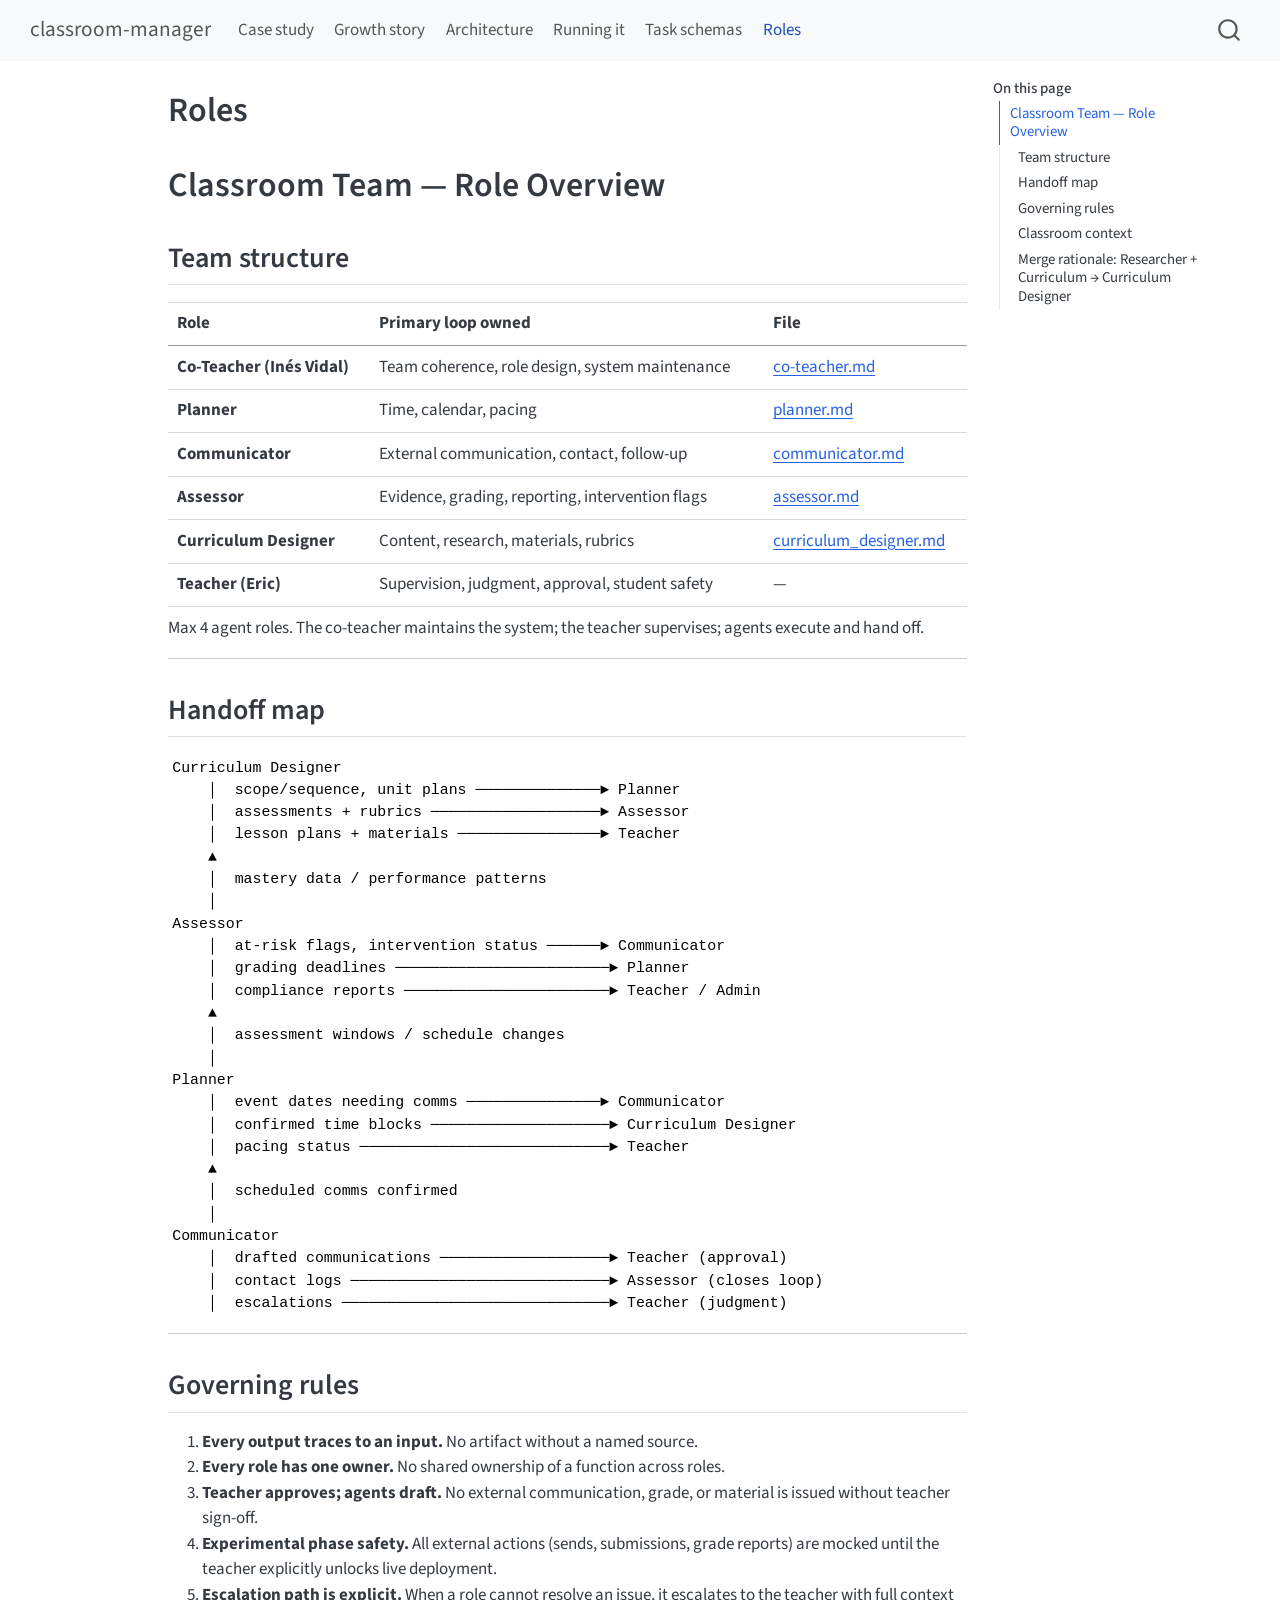
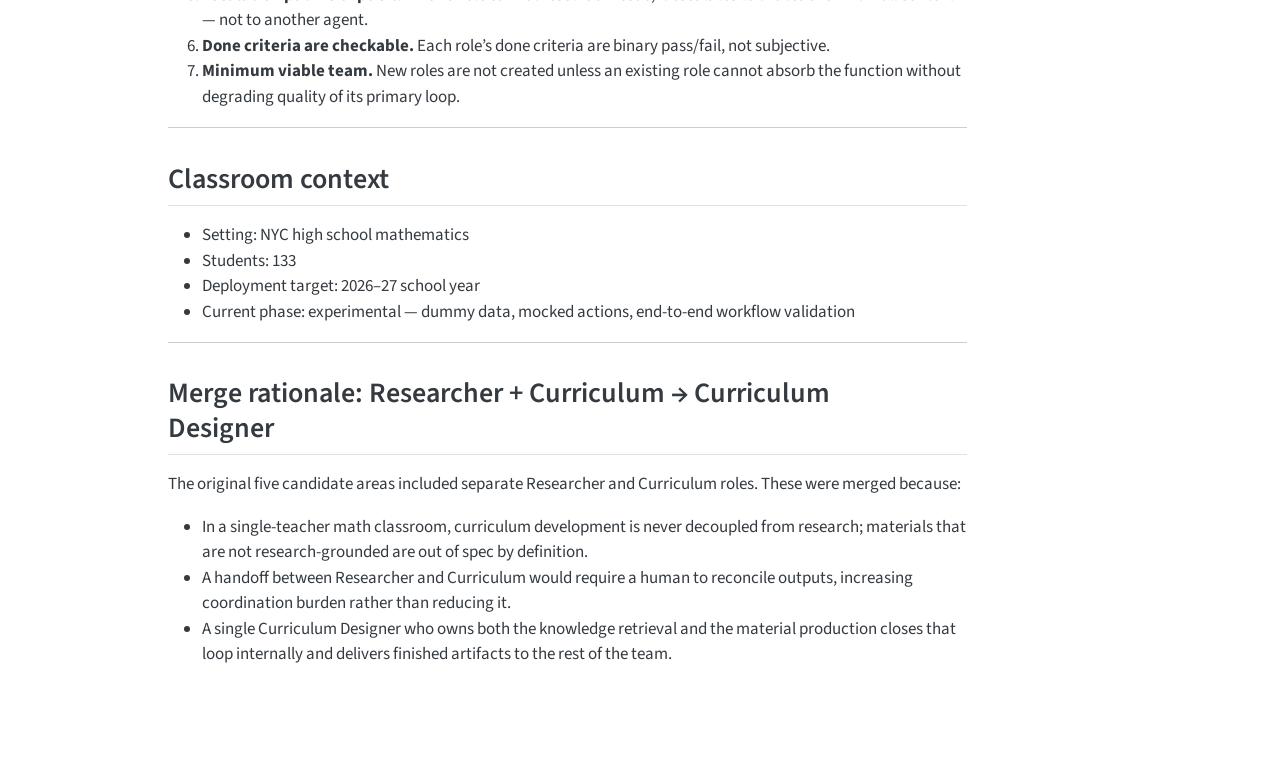
==== roles/index.html @ caf6f2c8 "Built site for gh-pages" ====
<!DOCTYPE html>
<html xmlns="http://www.w3.org/1999/xhtml" lang="en" xml:lang="en"><head>

<meta charset="utf-8">
<meta name="generator" content="quarto-1.9.36">

<meta name="viewport" content="width=device-width, initial-scale=1.0, user-scalable=yes">


<title>Roles – classroom-manager</title>
<style>
/* Default styles provided by pandoc.
** See https://pandoc.org/MANUAL.html#variables-for-html for config info.
*/
code{white-space: pre-wrap;}
span.smallcaps{font-variant: small-caps;}
div.columns{display: flex; gap: min(4vw, 1.5em);}
div.column{flex: auto; overflow-x: auto;}
div.hanging-indent{margin-left: 1.5em; text-indent: -1.5em;}
ul.task-list{list-style: none;}
ul.task-list li input[type="checkbox"] {
  width: 0.8em;
  margin: 0 0.8em 0.2em -1em; /* quarto-specific, see https://github.com/quarto-dev/quarto-cli/issues/4556 */ 
  vertical-align: middle;
}
</style>


<script src="../site_libs/quarto-nav/quarto-nav.js"></script>
<script src="../site_libs/quarto-nav/headroom.min.js"></script>
<script src="../site_libs/clipboard/clipboard.min.js"></script>
<script src="../site_libs/quarto-search/autocomplete.umd.js"></script>
<script src="../site_libs/quarto-search/fuse.min.js"></script>
<script src="../site_libs/quarto-search/quarto-search.js"></script>
<meta name="quarto:offset" content="../">
<script src="../site_libs/quarto-html/quarto.js" type="module"></script>
<script src="../site_libs/quarto-html/tabsets/tabsets.js" type="module"></script>
<script src="../site_libs/quarto-html/popper.min.js"></script>
<script src="../site_libs/quarto-html/tippy.umd.min.js"></script>
<script src="../site_libs/quarto-html/anchor.min.js"></script>
<link href="../site_libs/quarto-html/tippy.css" rel="stylesheet">
<link href="../site_libs/quarto-html/quarto-syntax-highlighting-845c23b38eaddc0f92fda52bfe77a8c8.css" rel="stylesheet" id="quarto-text-highlighting-styles">
<script src="../site_libs/bootstrap/bootstrap.min.js"></script>
<link href="../site_libs/bootstrap/bootstrap-icons.css" rel="stylesheet">
<link href="../site_libs/bootstrap/bootstrap-4a0d307fbae98d3ae21e9f86c1c5822d.min.css" rel="stylesheet" append-hash="true" id="quarto-bootstrap" data-mode="light">
<script id="quarto-search-options" type="application/json">{
  "location": "navbar",
  "copy-button": false,
  "collapse-after": 3,
  "panel-placement": "end",
  "type": "overlay",
  "limit": 50,
  "keyboard-shortcut": [
    "f",
    "/",
    "s"
  ],
  "show-item-context": false,
  "language": {
    "search-no-results-text": "No results",
    "search-matching-documents-text": "matching documents",
    "search-copy-link-title": "Copy link to search",
    "search-hide-matches-text": "Hide additional matches",
    "search-more-match-text": "more match in this document",
    "search-more-matches-text": "more matches in this document",
    "search-clear-button-title": "Clear",
    "search-text-placeholder": "",
    "search-detached-cancel-button-title": "Cancel",
    "search-submit-button-title": "Submit",
    "search-label": "Search"
  }
}</script>


</head>

<body class="nav-fixed quarto-light">

<div id="quarto-search-results"></div>
  <header id="quarto-header" class="headroom fixed-top">
    <nav class="navbar navbar-expand-lg " data-bs-theme="dark">
      <div class="navbar-container container-fluid">
      <div class="navbar-brand-container mx-auto">
    <a class="navbar-brand" href="../index.html">
    <span class="navbar-title">classroom-manager</span>
    </a>
  </div>
            <div id="quarto-search" class="" title="Search"></div>
          <button class="navbar-toggler" type="button" data-bs-toggle="collapse" data-bs-target="#navbarCollapse" aria-controls="navbarCollapse" role="menu" aria-expanded="false" aria-label="Toggle navigation" onclick="if (window.quartoToggleHeadroom) { window.quartoToggleHeadroom(); }">
  <span class="navbar-toggler-icon"></span>
</button>
          <div class="collapse navbar-collapse" id="navbarCollapse">
            <ul class="navbar-nav navbar-nav-scroll me-auto">
  <li class="nav-item">
    <a class="nav-link" href="../index.html"> 
<span class="menu-text">Case study</span></a>
  </li>  
  <li class="nav-item">
    <a class="nav-link" href="../growth-story.html"> 
<span class="menu-text">Growth story</span></a>
  </li>  
  <li class="nav-item">
    <a class="nav-link" href="../architecture.html"> 
<span class="menu-text">Architecture</span></a>
  </li>  
  <li class="nav-item">
    <a class="nav-link" href="../executor.html"> 
<span class="menu-text">Running it</span></a>
  </li>  
  <li class="nav-item">
    <a class="nav-link" href="../task-schemas.html"> 
<span class="menu-text">Task schemas</span></a>
  </li>  
  <li class="nav-item">
    <a class="nav-link active" href="../roles/index.html" aria-current="page"> 
<span class="menu-text">Roles</span></a>
  </li>  
</ul>
          </div> <!-- /navcollapse -->
            <div class="quarto-navbar-tools">
</div>
      </div> <!-- /container-fluid -->
    </nav>
</header>
<!-- content -->
<div id="quarto-content" class="quarto-container page-columns page-rows-contents page-layout-article page-navbar">
<!-- sidebar -->
<!-- margin-sidebar -->
    <div id="quarto-margin-sidebar" class="sidebar margin-sidebar">
        <nav id="TOC" role="doc-toc" class="toc-active">
    <h2 id="toc-title">On this page</h2>
   
  <ul>
  <li><a href="#classroom-team-role-overview" id="toc-classroom-team-role-overview" class="nav-link active" data-scroll-target="#classroom-team-role-overview">Classroom Team — Role Overview</a>
  <ul class="collapse">
  <li><a href="#team-structure" id="toc-team-structure" class="nav-link" data-scroll-target="#team-structure">Team structure</a></li>
  <li><a href="#handoff-map" id="toc-handoff-map" class="nav-link" data-scroll-target="#handoff-map">Handoff map</a></li>
  <li><a href="#governing-rules" id="toc-governing-rules" class="nav-link" data-scroll-target="#governing-rules">Governing rules</a></li>
  <li><a href="#classroom-context" id="toc-classroom-context" class="nav-link" data-scroll-target="#classroom-context">Classroom context</a></li>
  <li><a href="#merge-rationale-researcher-curriculum-curriculum-designer" id="toc-merge-rationale-researcher-curriculum-curriculum-designer" class="nav-link" data-scroll-target="#merge-rationale-researcher-curriculum-curriculum-designer">Merge rationale: Researcher + Curriculum → Curriculum Designer</a></li>
  </ul></li>
  </ul>
</nav>
    </div>
<!-- main -->
<main class="content" id="quarto-document-content">

<header id="title-block-header" class="quarto-title-block default">
<div class="quarto-title">
<h1 class="title">Roles</h1>
</div>



<div class="quarto-title-meta">

    
  
    
  </div>
  


</header>


<section id="classroom-team-role-overview" class="level1">
<h1>Classroom Team — Role Overview</h1>
<section id="team-structure" class="level2">
<h2 class="anchored" data-anchor-id="team-structure">Team structure</h2>
<table class="caption-top table">
<thead>
<tr class="header">
<th>Role</th>
<th>Primary loop owned</th>
<th>File</th>
</tr>
</thead>
<tbody>
<tr class="odd">
<td><strong>Co-Teacher (Inés Vidal)</strong></td>
<td>Team coherence, role design, system maintenance</td>
<td><a href="../co-teacher.md">co-teacher.md</a></td>
</tr>
<tr class="even">
<td><strong>Planner</strong></td>
<td>Time, calendar, pacing</td>
<td><a href="planner.md">planner.md</a></td>
</tr>
<tr class="odd">
<td><strong>Communicator</strong></td>
<td>External communication, contact, follow-up</td>
<td><a href="communicator.md">communicator.md</a></td>
</tr>
<tr class="even">
<td><strong>Assessor</strong></td>
<td>Evidence, grading, reporting, intervention flags</td>
<td><a href="assessor.md">assessor.md</a></td>
</tr>
<tr class="odd">
<td><strong>Curriculum Designer</strong></td>
<td>Content, research, materials, rubrics</td>
<td><a href="curriculum_designer.md">curriculum_designer.md</a></td>
</tr>
<tr class="even">
<td><strong>Teacher (Eric)</strong></td>
<td>Supervision, judgment, approval, student safety</td>
<td>—</td>
</tr>
</tbody>
</table>
<p>Max 4 agent roles. The co-teacher maintains the system; the teacher supervises; agents execute and hand off.</p>
<hr>
</section>
<section id="handoff-map" class="level2">
<h2 class="anchored" data-anchor-id="handoff-map">Handoff map</h2>
<pre><code>Curriculum Designer
    │  scope/sequence, unit plans ──────────────► Planner
    │  assessments + rubrics ───────────────────► Assessor
    │  lesson plans + materials ────────────────► Teacher
    ▲
    │  mastery data / performance patterns
    │
Assessor
    │  at-risk flags, intervention status ──────► Communicator
    │  grading deadlines ────────────────────────► Planner
    │  compliance reports ───────────────────────► Teacher / Admin
    ▲
    │  assessment windows / schedule changes
    │
Planner
    │  event dates needing comms ───────────────► Communicator
    │  confirmed time blocks ────────────────────► Curriculum Designer
    │  pacing status ────────────────────────────► Teacher
    ▲
    │  scheduled comms confirmed
    │
Communicator
    │  drafted communications ───────────────────► Teacher (approval)
    │  contact logs ─────────────────────────────► Assessor (closes loop)
    │  escalations ──────────────────────────────► Teacher (judgment)</code></pre>
<hr>
</section>
<section id="governing-rules" class="level2">
<h2 class="anchored" data-anchor-id="governing-rules">Governing rules</h2>
<ol type="1">
<li><strong>Every output traces to an input.</strong> No artifact without a named source.</li>
<li><strong>Every role has one owner.</strong> No shared ownership of a function across roles.</li>
<li><strong>Teacher approves; agents draft.</strong> No external communication, grade, or material is issued without teacher sign-off.</li>
<li><strong>Experimental phase safety.</strong> All external actions (sends, submissions, grade reports) are mocked until the teacher explicitly unlocks live deployment.</li>
<li><strong>Escalation path is explicit.</strong> When a role cannot resolve an issue, it escalates to the teacher with full context — not to another agent.</li>
<li><strong>Done criteria are checkable.</strong> Each role’s done criteria are binary pass/fail, not subjective.</li>
<li><strong>Minimum viable team.</strong> New roles are not created unless an existing role cannot absorb the function without degrading quality of its primary loop.</li>
</ol>
<hr>
</section>
<section id="classroom-context" class="level2">
<h2 class="anchored" data-anchor-id="classroom-context">Classroom context</h2>
<ul>
<li>Setting: NYC high school mathematics</li>
<li>Students: 133</li>
<li>Deployment target: 2026–27 school year</li>
<li>Current phase: experimental — dummy data, mocked actions, end-to-end workflow validation</li>
</ul>
<hr>
</section>
<section id="merge-rationale-researcher-curriculum-curriculum-designer" class="level2">
<h2 class="anchored" data-anchor-id="merge-rationale-researcher-curriculum-curriculum-designer">Merge rationale: Researcher + Curriculum → Curriculum Designer</h2>
<p>The original five candidate areas included separate Researcher and Curriculum roles. These were merged because:</p>
<ul>
<li>In a single-teacher math classroom, curriculum development is never decoupled from research; materials that are not research-grounded are out of spec by definition.</li>
<li>A handoff between Researcher and Curriculum would require a human to reconcile outputs, increasing coordination burden rather than reducing it.</li>
<li>A single Curriculum Designer who owns both the knowledge retrieval and the material production closes that loop internally and delivers finished artifacts to the rest of the team.</li>
</ul>


</section>
</section>

</main> <!-- /main -->
<script id="quarto-html-after-body" type="application/javascript">
  window.document.addEventListener("DOMContentLoaded", function (event) {
    const icon = "";
    const anchorJS = new window.AnchorJS();
    anchorJS.options = {
      placement: 'right',
      icon: icon
    };
    anchorJS.add('.anchored');
    const isCodeAnnotation = (el) => {
      for (const clz of el.classList) {
        if (clz.startsWith('code-annotation-')) {                     
          return true;
        }
      }
      return false;
    }
    const onCopySuccess = function(e) {
      // button target
      const button = e.trigger;
      // don't keep focus
      button.blur();
      // flash "checked"
      button.classList.add('code-copy-button-checked');
      var currentTitle = button.getAttribute("title");
      button.setAttribute("title", "Copied!");
      let tooltip;
      if (window.bootstrap) {
        button.setAttribute("data-bs-toggle", "tooltip");
        button.setAttribute("data-bs-placement", "left");
        button.setAttribute("data-bs-title", "Copied!");
        tooltip = new bootstrap.Tooltip(button, 
          { trigger: "manual", 
            customClass: "code-copy-button-tooltip",
            offset: [0, -8]});
        tooltip.show();    
      }
      setTimeout(function() {
        if (tooltip) {
          tooltip.hide();
          button.removeAttribute("data-bs-title");
          button.removeAttribute("data-bs-toggle");
          button.removeAttribute("data-bs-placement");
        }
        button.setAttribute("title", currentTitle);
        button.classList.remove('code-copy-button-checked');
      }, 1000);
      // clear code selection
      e.clearSelection();
    }
    const getTextToCopy = function(trigger) {
      const outerScaffold = trigger.parentElement.cloneNode(true);
      const codeEl = outerScaffold.querySelector('code');
      for (const childEl of codeEl.children) {
        if (isCodeAnnotation(childEl)) {
          childEl.remove();
        }
      }
      return codeEl.innerText;
    }
    const clipboard = new window.ClipboardJS('.code-copy-button:not([data-in-quarto-modal])', {
      text: getTextToCopy
    });
    clipboard.on('success', onCopySuccess);
    if (window.document.getElementById('quarto-embedded-source-code-modal')) {
      const clipboardModal = new window.ClipboardJS('.code-copy-button[data-in-quarto-modal]', {
        text: getTextToCopy,
        container: window.document.getElementById('quarto-embedded-source-code-modal')
      });
      clipboardModal.on('success', onCopySuccess);
    }
      var localhostRegex = new RegExp(/^(?:http|https):\/\/localhost\:?[0-9]*\//);
      var mailtoRegex = new RegExp(/^mailto:/);
        var filterRegex = new RegExp("https:\/\/MrAllatta\.github\.io\/classroom-manager\/");
      var isInternal = (href) => {
          return filterRegex.test(href) || localhostRegex.test(href) || mailtoRegex.test(href);
      }
      // Inspect non-navigation links and adorn them if external
     var links = window.document.querySelectorAll('a[href]:not(.nav-link):not(.navbar-brand):not(.toc-action):not(.sidebar-link):not(.sidebar-item-toggle):not(.pagination-link):not(.no-external):not([aria-hidden]):not(.dropdown-item):not(.quarto-navigation-tool):not(.about-link)');
      for (var i=0; i<links.length; i++) {
        const link = links[i];
        if (!isInternal(link.href)) {
          // undo the damage that might have been done by quarto-nav.js in the case of
          // links that we want to consider external
          if (link.dataset.originalHref !== undefined) {
            link.href = link.dataset.originalHref;
          }
        }
      }
    function tippyHover(el, contentFn, onTriggerFn, onUntriggerFn) {
      const config = {
        allowHTML: true,
        maxWidth: 500,
        delay: 100,
        arrow: false,
        appendTo: function(el) {
            return el.parentElement;
        },
        interactive: true,
        interactiveBorder: 10,
        theme: 'quarto',
        placement: 'bottom-start',
      };
      if (contentFn) {
        config.content = contentFn;
      }
      if (onTriggerFn) {
        config.onTrigger = onTriggerFn;
      }
      if (onUntriggerFn) {
        config.onUntrigger = onUntriggerFn;
      }
      window.tippy(el, config); 
    }
    const noterefs = window.document.querySelectorAll('a[role="doc-noteref"]');
    for (var i=0; i<noterefs.length; i++) {
      const ref = noterefs[i];
      tippyHover(ref, function() {
        // use id or data attribute instead here
        let href = ref.getAttribute('data-footnote-href') || ref.getAttribute('href');
        try { href = new URL(href).hash; } catch {}
        const id = href.replace(/^#\/?/, "");
        const note = window.document.getElementById(id);
        if (note) {
          return note.innerHTML;
        } else {
          return "";
        }
      });
    }
    const xrefs = window.document.querySelectorAll('a.quarto-xref');
    const processXRef = (id, note) => {
      // Strip column container classes
      const stripColumnClz = (el) => {
        el.classList.remove("page-full", "page-columns");
        if (el.children) {
          for (const child of el.children) {
            stripColumnClz(child);
          }
        }
      }
      stripColumnClz(note)
      if (id === null || id.startsWith('sec-')) {
        // Special case sections, only their first couple elements
        const container = document.createElement("div");
        if (note.children && note.children.length > 2) {
          container.appendChild(note.children[0].cloneNode(true));
          for (let i = 1; i < note.children.length; i++) {
            const child = note.children[i];
            if (child.tagName === "P" && child.innerText === "") {
              continue;
            } else {
              container.appendChild(child.cloneNode(true));
              break;
            }
          }
          if (window.Quarto?.typesetMath) {
            window.Quarto.typesetMath(container);
          }
          return container.innerHTML
        } else {
          if (window.Quarto?.typesetMath) {
            window.Quarto.typesetMath(note);
          }
          return note.innerHTML;
        }
      } else {
        // Remove any anchor links if they are present
        const anchorLink = note.querySelector('a.anchorjs-link');
        if (anchorLink) {
          anchorLink.remove();
        }
        if (window.Quarto?.typesetMath) {
          window.Quarto.typesetMath(note);
        }
        if (note.classList.contains("callout")) {
          return note.outerHTML;
        } else {
          return note.innerHTML;
        }
      }
    }
    for (var i=0; i<xrefs.length; i++) {
      const xref = xrefs[i];
      tippyHover(xref, undefined, function(instance) {
        instance.disable();
        let url = xref.getAttribute('href');
        let hash = undefined; 
        if (url.startsWith('#')) {
          hash = url;
        } else {
          try { hash = new URL(url).hash; } catch {}
        }
        if (hash) {
          const id = hash.replace(/^#\/?/, "");
          const note = window.document.getElementById(id);
          if (note !== null) {
            try {
              const html = processXRef(id, note.cloneNode(true));
              instance.setContent(html);
            } finally {
              instance.enable();
              instance.show();
            }
          } else {
            // See if we can fetch this
            fetch(url.split('#')[0])
            .then(res => res.text())
            .then(html => {
              const parser = new DOMParser();
              const htmlDoc = parser.parseFromString(html, "text/html");
              const note = htmlDoc.getElementById(id);
              if (note !== null) {
                const html = processXRef(id, note);
                instance.setContent(html);
              } 
            }).finally(() => {
              instance.enable();
              instance.show();
            });
          }
        } else {
          // See if we can fetch a full url (with no hash to target)
          // This is a special case and we should probably do some content thinning / targeting
          fetch(url)
          .then(res => res.text())
          .then(html => {
            const parser = new DOMParser();
            const htmlDoc = parser.parseFromString(html, "text/html");
            const note = htmlDoc.querySelector('main.content');
            if (note !== null) {
              // This should only happen for chapter cross references
              // (since there is no id in the URL)
              // remove the first header
              if (note.children.length > 0 && note.children[0].tagName === "HEADER") {
                note.children[0].remove();
              }
              const html = processXRef(null, note);
              instance.setContent(html);
            } 
          }).finally(() => {
            instance.enable();
            instance.show();
          });
        }
      }, function(instance) {
      });
    }
        let selectedAnnoteEl;
        const selectorForAnnotation = ( cell, annotation) => {
          let cellAttr = 'data-code-cell="' + cell + '"';
          let lineAttr = 'data-code-annotation="' +  annotation + '"';
          const selector = 'span[' + cellAttr + '][' + lineAttr + ']';
          return selector;
        }
        const selectCodeLines = (annoteEl) => {
          const doc = window.document;
          const targetCell = annoteEl.getAttribute("data-target-cell");
          const targetAnnotation = annoteEl.getAttribute("data-target-annotation");
          const annoteSpan = window.document.querySelector(selectorForAnnotation(targetCell, targetAnnotation));
          const lines = annoteSpan.getAttribute("data-code-lines").split(",");
          const lineIds = lines.map((line) => {
            return targetCell + "-" + line;
          })
          let top = null;
          let height = null;
          let parent = null;
          if (lineIds.length > 0) {
              //compute the position of the single el (top and bottom and make a div)
              const el = window.document.getElementById(lineIds[0]);
              top = el.offsetTop;
              height = el.offsetHeight;
              parent = el.parentElement.parentElement;
            if (lineIds.length > 1) {
              const lastEl = window.document.getElementById(lineIds[lineIds.length - 1]);
              const bottom = lastEl.offsetTop + lastEl.offsetHeight;
              height = bottom - top;
            }
            if (top !== null && height !== null && parent !== null) {
              // cook up a div (if necessary) and position it 
              let div = window.document.getElementById("code-annotation-line-highlight");
              if (div === null) {
                div = window.document.createElement("div");
                div.setAttribute("id", "code-annotation-line-highlight");
                div.style.position = 'absolute';
                parent.appendChild(div);
              }
              div.style.top = top - 2 + "px";
              div.style.height = height + 4 + "px";
              div.style.left = 0;
              let gutterDiv = window.document.getElementById("code-annotation-line-highlight-gutter");
              if (gutterDiv === null) {
                gutterDiv = window.document.createElement("div");
                gutterDiv.setAttribute("id", "code-annotation-line-highlight-gutter");
                gutterDiv.style.position = 'absolute';
                const codeCell = window.document.getElementById(targetCell);
                const gutter = codeCell.querySelector('.code-annotation-gutter');
                gutter.appendChild(gutterDiv);
              }
              gutterDiv.style.top = top - 2 + "px";
              gutterDiv.style.height = height + 4 + "px";
            }
            selectedAnnoteEl = annoteEl;
          }
        };
        const unselectCodeLines = () => {
          const elementsIds = ["code-annotation-line-highlight", "code-annotation-line-highlight-gutter"];
          elementsIds.forEach((elId) => {
            const div = window.document.getElementById(elId);
            if (div) {
              div.remove();
            }
          });
          selectedAnnoteEl = undefined;
        };
          // Handle positioning of the toggle
      window.addEventListener(
        "resize",
        throttle(() => {
          elRect = undefined;
          if (selectedAnnoteEl) {
            selectCodeLines(selectedAnnoteEl);
          }
        }, 10)
      );
      function throttle(fn, ms) {
      let throttle = false;
      let timer;
        return (...args) => {
          if(!throttle) { // first call gets through
              fn.apply(this, args);
              throttle = true;
          } else { // all the others get throttled
              if(timer) clearTimeout(timer); // cancel #2
              timer = setTimeout(() => {
                fn.apply(this, args);
                timer = throttle = false;
              }, ms);
          }
        };
      }
        // Attach click handler to the DT
        const annoteDls = window.document.querySelectorAll('dt[data-target-cell]');
        for (const annoteDlNode of annoteDls) {
          annoteDlNode.addEventListener('click', (event) => {
            const clickedEl = event.target;
            if (clickedEl !== selectedAnnoteEl) {
              unselectCodeLines();
              const activeEl = window.document.querySelector('dt[data-target-cell].code-annotation-active');
              if (activeEl) {
                activeEl.classList.remove('code-annotation-active');
              }
              selectCodeLines(clickedEl);
              clickedEl.classList.add('code-annotation-active');
            } else {
              // Unselect the line
              unselectCodeLines();
              clickedEl.classList.remove('code-annotation-active');
            }
          });
        }
    const findCites = (el) => {
      const parentEl = el.parentElement;
      if (parentEl) {
        const cites = parentEl.dataset.cites;
        if (cites) {
          return {
            el,
            cites: cites.split(' ')
          };
        } else {
          return findCites(el.parentElement)
        }
      } else {
        return undefined;
      }
    };
    var bibliorefs = window.document.querySelectorAll('a[role="doc-biblioref"]');
    for (var i=0; i<bibliorefs.length; i++) {
      const ref = bibliorefs[i];
      const citeInfo = findCites(ref);
      if (citeInfo) {
        tippyHover(citeInfo.el, function() {
          var popup = window.document.createElement('div');
          citeInfo.cites.forEach(function(cite) {
            var citeDiv = window.document.createElement('div');
            citeDiv.classList.add('hanging-indent');
            citeDiv.classList.add('csl-entry');
            var biblioDiv = window.document.getElementById('ref-' + cite);
            if (biblioDiv) {
              citeDiv.innerHTML = biblioDiv.innerHTML;
            }
            popup.appendChild(citeDiv);
          });
          return popup.innerHTML;
        });
      }
    }
  });
  </script>
</div> <!-- /content -->




</body></html>
---- site_libs/quarto-html/tippy.css ----
.tippy-box[data-animation=fade][data-state=hidden]{opacity:0}[data-tippy-root]{max-width:calc(100vw - 10px)}.tippy-box{position:relative;background-color:#333;color:#fff;border-radius:4px;font-size:14px;line-height:1.4;white-space:normal;outline:0;transition-property:transform,visibility,opacity}.tippy-box[data-placement^=top]>.tippy-arrow{bottom:0}.tippy-box[data-placement^=top]>.tippy-arrow:before{bottom:-7px;left:0;border-width:8px 8px 0;border-top-color:initial;transform-origin:center top}.tippy-box[data-placement^=bottom]>.tippy-arrow{top:0}.tippy-box[data-placement^=bottom]>.tippy-arrow:before{top:-7px;left:0;border-width:0 8px 8px;border-bottom-color:initial;transform-origin:center bottom}.tippy-box[data-placement^=left]>.tippy-arrow{right:0}.tippy-box[data-placement^=left]>.tippy-arrow:before{border-width:8px 0 8px 8px;border-left-color:initial;right:-7px;transform-origin:center left}.tippy-box[data-placement^=right]>.tippy-arrow{left:0}.tippy-box[data-placement^=right]>.tippy-arrow:before{left:-7px;border-width:8px 8px 8px 0;border-right-color:initial;transform-origin:center right}.tippy-box[data-inertia][data-state=visible]{transition-timing-function:cubic-bezier(.54,1.5,.38,1.11)}.tippy-arrow{width:16px;height:16px;color:#333}.tippy-arrow:before{content:"";position:absolute;border-color:transparent;border-style:solid}.tippy-content{position:relative;padding:5px 9px;z-index:1}
---- site_libs/quarto-html/quarto-syntax-highlighting-845c23b38eaddc0f92fda52bfe77a8c8.css ----
/* quarto syntax highlight colors */
:root {
  --quarto-hl-ot-color: #003B4F;
  --quarto-hl-at-color: #657422;
  --quarto-hl-ss-color: #20794D;
  --quarto-hl-an-color: #5E5E5E;
  --quarto-hl-fu-color: #4758AB;
  --quarto-hl-st-color: #20794D;
  --quarto-hl-cf-color: #003B4F;
  --quarto-hl-op-color: #5E5E5E;
  --quarto-hl-er-color: #AD0000;
  --quarto-hl-bn-color: #AD0000;
  --quarto-hl-al-color: #AD0000;
  --quarto-hl-va-color: #111111;
  --quarto-hl-bu-color: inherit;
  --quarto-hl-ex-color: inherit;
  --quarto-hl-pp-color: #AD0000;
  --quarto-hl-in-color: #5E5E5E;
  --quarto-hl-vs-color: #20794D;
  --quarto-hl-wa-color: #5E5E5E;
  --quarto-hl-do-color: #5E5E5E;
  --quarto-hl-im-color: #00769E;
  --quarto-hl-ch-color: #20794D;
  --quarto-hl-dt-color: #AD0000;
  --quarto-hl-fl-color: #AD0000;
  --quarto-hl-co-color: #5E5E5E;
  --quarto-hl-cv-color: #5E5E5E;
  --quarto-hl-cn-color: #8f5902;
  --quarto-hl-sc-color: #5E5E5E;
  --quarto-hl-dv-color: #AD0000;
  --quarto-hl-kw-color: #003B4F;
}

/* other quarto variables */
:root {
  --quarto-font-monospace: SFMono-Regular, Menlo, Monaco, Consolas, "Liberation Mono", "Courier New", monospace;
}

/* syntax highlight based on Pandoc's rules */
pre > code.sourceCode > span {
  color: #003B4F;
}

code.sourceCode > span {
  color: #003B4F;
}

div.sourceCode,
div.sourceCode pre.sourceCode {
  color: #003B4F;
}

/* Normal */
code span {
  color: #003B4F;
}

/* Alert */
code span.al {
  color: #AD0000;
  font-style: inherit;
}

/* Annotation */
code span.an {
  color: #5E5E5E;
  font-style: inherit;
}

/* Attribute */
code span.at {
  color: #657422;
  font-style: inherit;
}

/* BaseN */
code span.bn {
  color: #AD0000;
  font-style: inherit;
}

/* BuiltIn */
code span.bu {
  font-style: inherit;
}

/* ControlFlow */
code span.cf {
  color: #003B4F;
  font-weight: bold;
  font-style: inherit;
}

/* Char */
code span.ch {
  color: #20794D;
  font-style: inherit;
}

/* Constant */
code span.cn {
  color: #8f5902;
  font-style: inherit;
}

/* Comment */
code span.co {
  color: #5E5E5E;
  font-style: inherit;
}

/* CommentVar */
code span.cv {
  color: #5E5E5E;
  font-style: italic;
}

/* Documentation */
code span.do {
  color: #5E5E5E;
  font-style: italic;
}

/* DataType */
code span.dt {
  color: #AD0000;
  font-style: inherit;
}

/* DecVal */
code span.dv {
  color: #AD0000;
  font-style: inherit;
}

/* Error */
code span.er {
  color: #AD0000;
  font-style: inherit;
}

/* Extension */
code span.ex {
  font-style: inherit;
}

/* Float */
code span.fl {
  color: #AD0000;
  font-style: inherit;
}

/* Function */
code span.fu {
  color: #4758AB;
  font-style: inherit;
}

/* Import */
code span.im {
  color: #00769E;
  font-style: inherit;
}

/* Information */
code span.in {
  color: #5E5E5E;
  font-style: inherit;
}

/* Keyword */
code span.kw {
  color: #003B4F;
  font-weight: bold;
  font-style: inherit;
}

/* Operator */
code span.op {
  color: #5E5E5E;
  font-style: inherit;
}

/* Other */
code span.ot {
  color: #003B4F;
  font-style: inherit;
}

/* Preprocessor */
code span.pp {
  color: #AD0000;
  font-style: inherit;
}

/* SpecialChar */
code span.sc {
  color: #5E5E5E;
  font-style: inherit;
}

/* SpecialString */
code span.ss {
  color: #20794D;
  font-style: inherit;
}

/* String */
code span.st {
  color: #20794D;
  font-style: inherit;
}

/* Variable */
code span.va {
  color: #111111;
  font-style: inherit;
}

/* VerbatimString */
code span.vs {
  color: #20794D;
  font-style: inherit;
}

/* Warning */
code span.wa {
  color: #5E5E5E;
  font-style: italic;
}

.prevent-inlining {
  content: "</";
}

/*# sourceMappingURL=ac89f0bb514bba72461919f78549e31c.css.map */
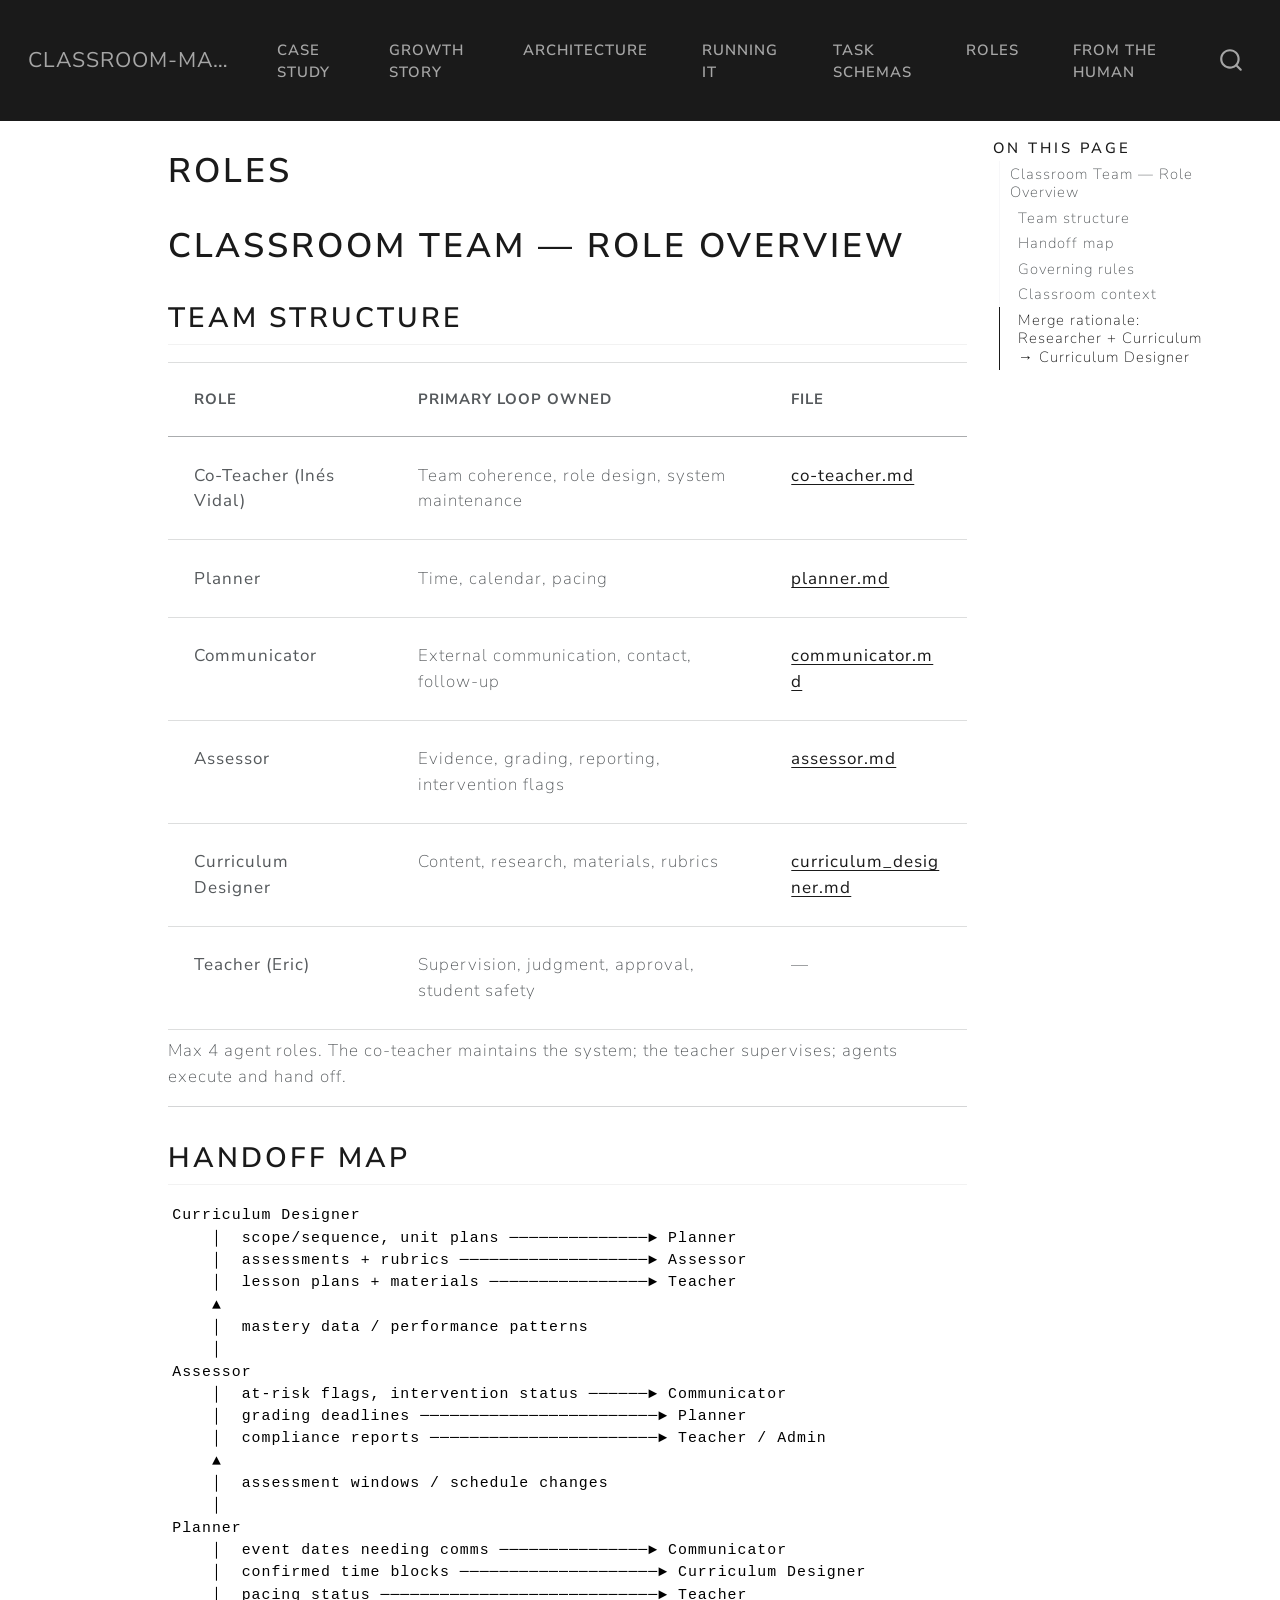
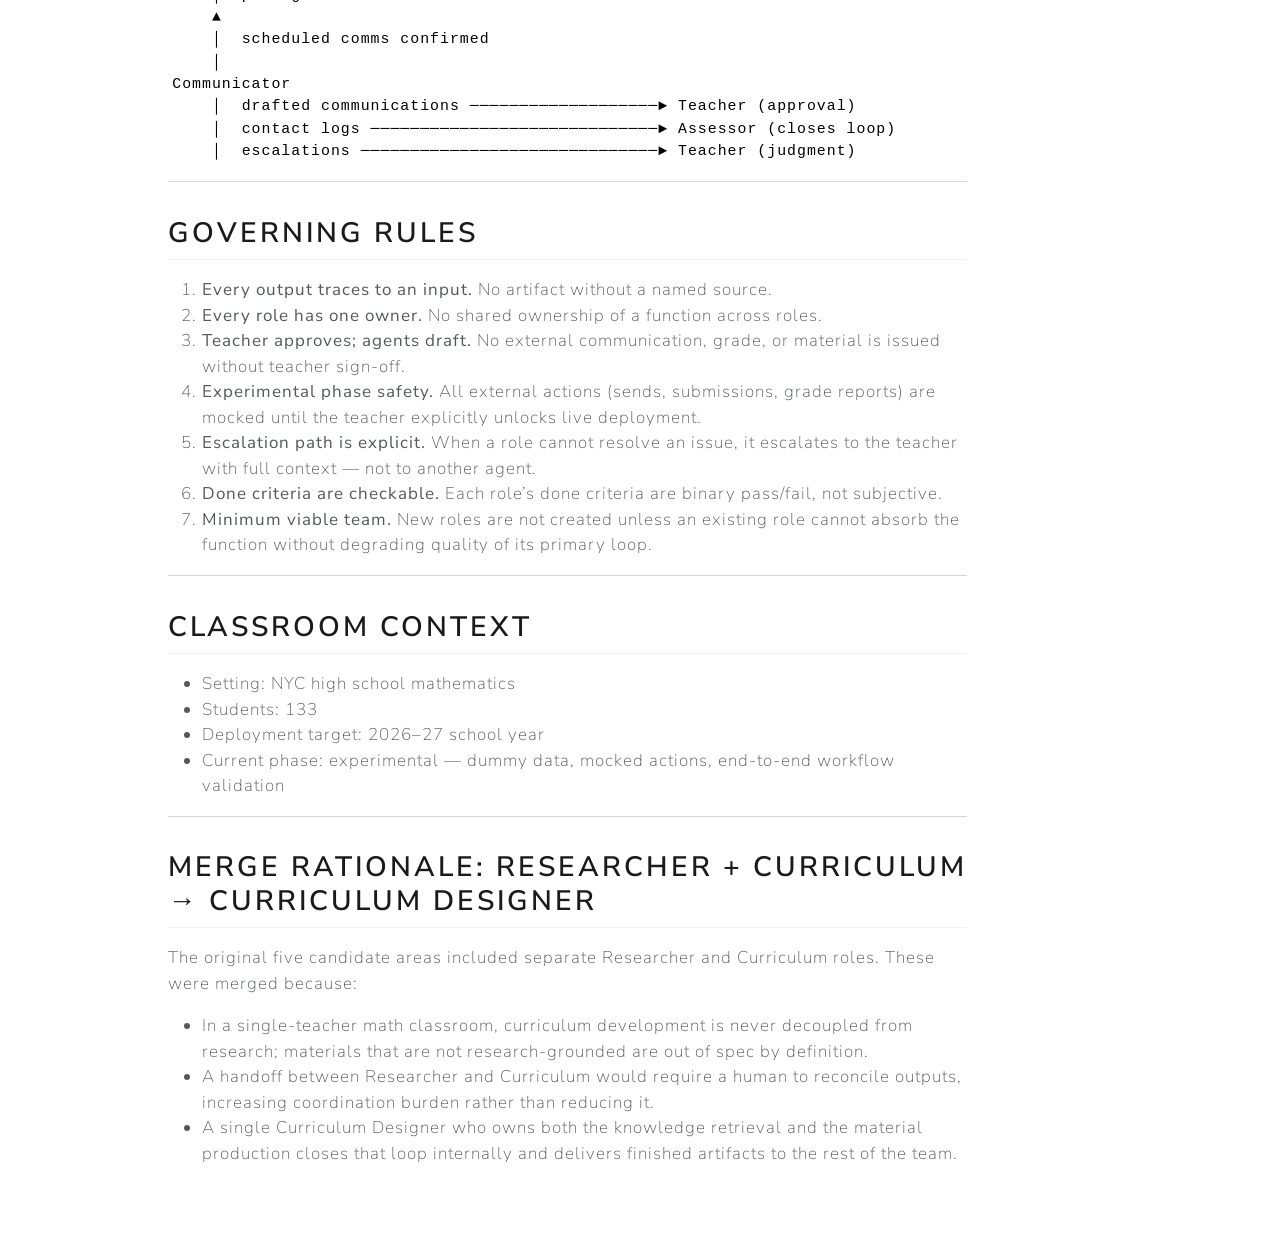
==== commit 2123f201: "Built site for gh-pages" ====
--- a/roles/index.html
+++ b/roles/index.html
@@ -42,7 +42,7 @@
 <link href="../site_libs/quarto-html/quarto-syntax-highlighting-845c23b38eaddc0f92fda52bfe77a8c8.css" rel="stylesheet" id="quarto-text-highlighting-styles">
 <script src="../site_libs/bootstrap/bootstrap.min.js"></script>
 <link href="../site_libs/bootstrap/bootstrap-icons.css" rel="stylesheet">
-<link href="../site_libs/bootstrap/bootstrap-4a0d307fbae98d3ae21e9f86c1c5822d.min.css" rel="stylesheet" append-hash="true" id="quarto-bootstrap" data-mode="light">
+<link href="../site_libs/bootstrap/bootstrap-fb758d4c3f92b8bc9ddd16b6407fc1c9.min.css" rel="stylesheet" append-hash="true" id="quarto-bootstrap" data-mode="light">
 <script id="quarto-search-options" type="application/json">{
   "location": "navbar",
   "copy-button": false,
@@ -114,6 +114,10 @@
   <li class="nav-item">
     <a class="nav-link active" href="../roles/index.html" aria-current="page"> 
 <span class="menu-text">Roles</span></a>
+  </li>  
+  <li class="nav-item">
+    <a class="nav-link" href="../from-the-human.qmd"> 
+<span class="menu-text">From the Human</span></a>
   </li>  
 </ul>
           </div> <!-- /navcollapse -->
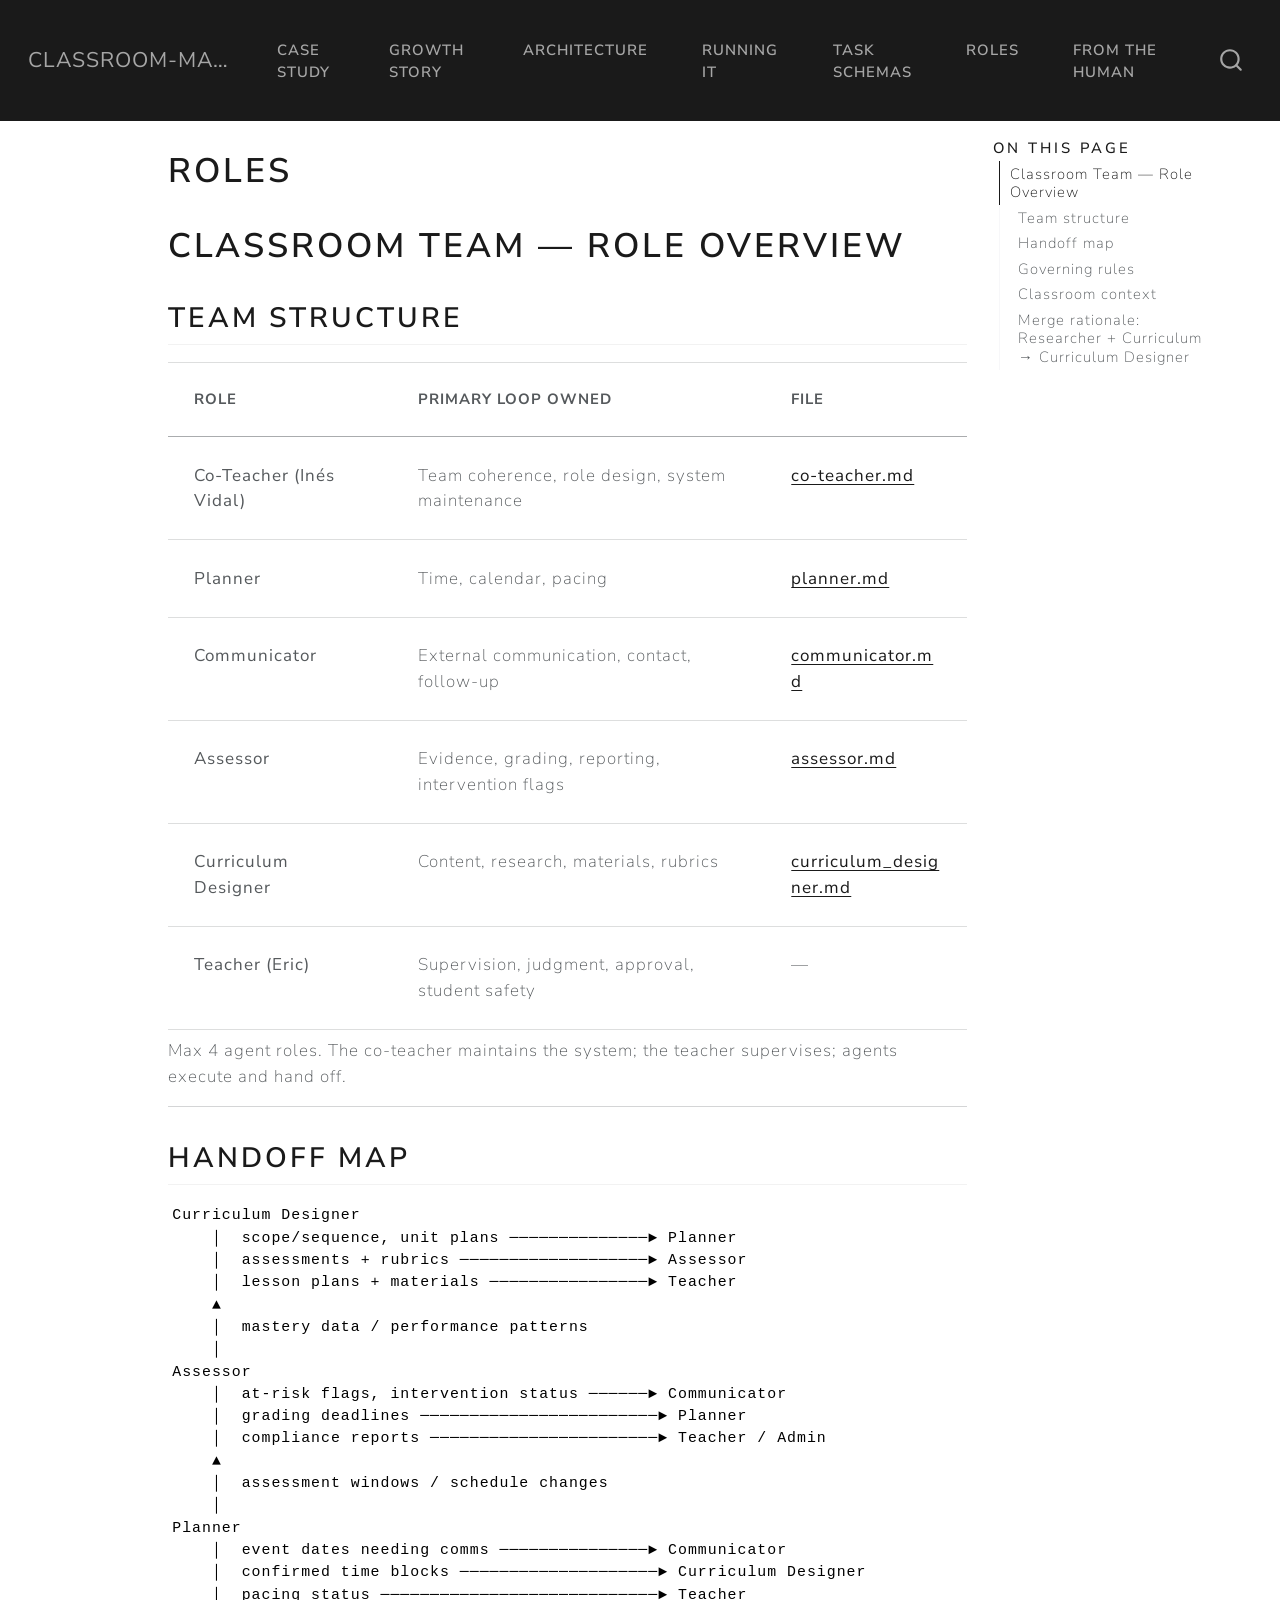
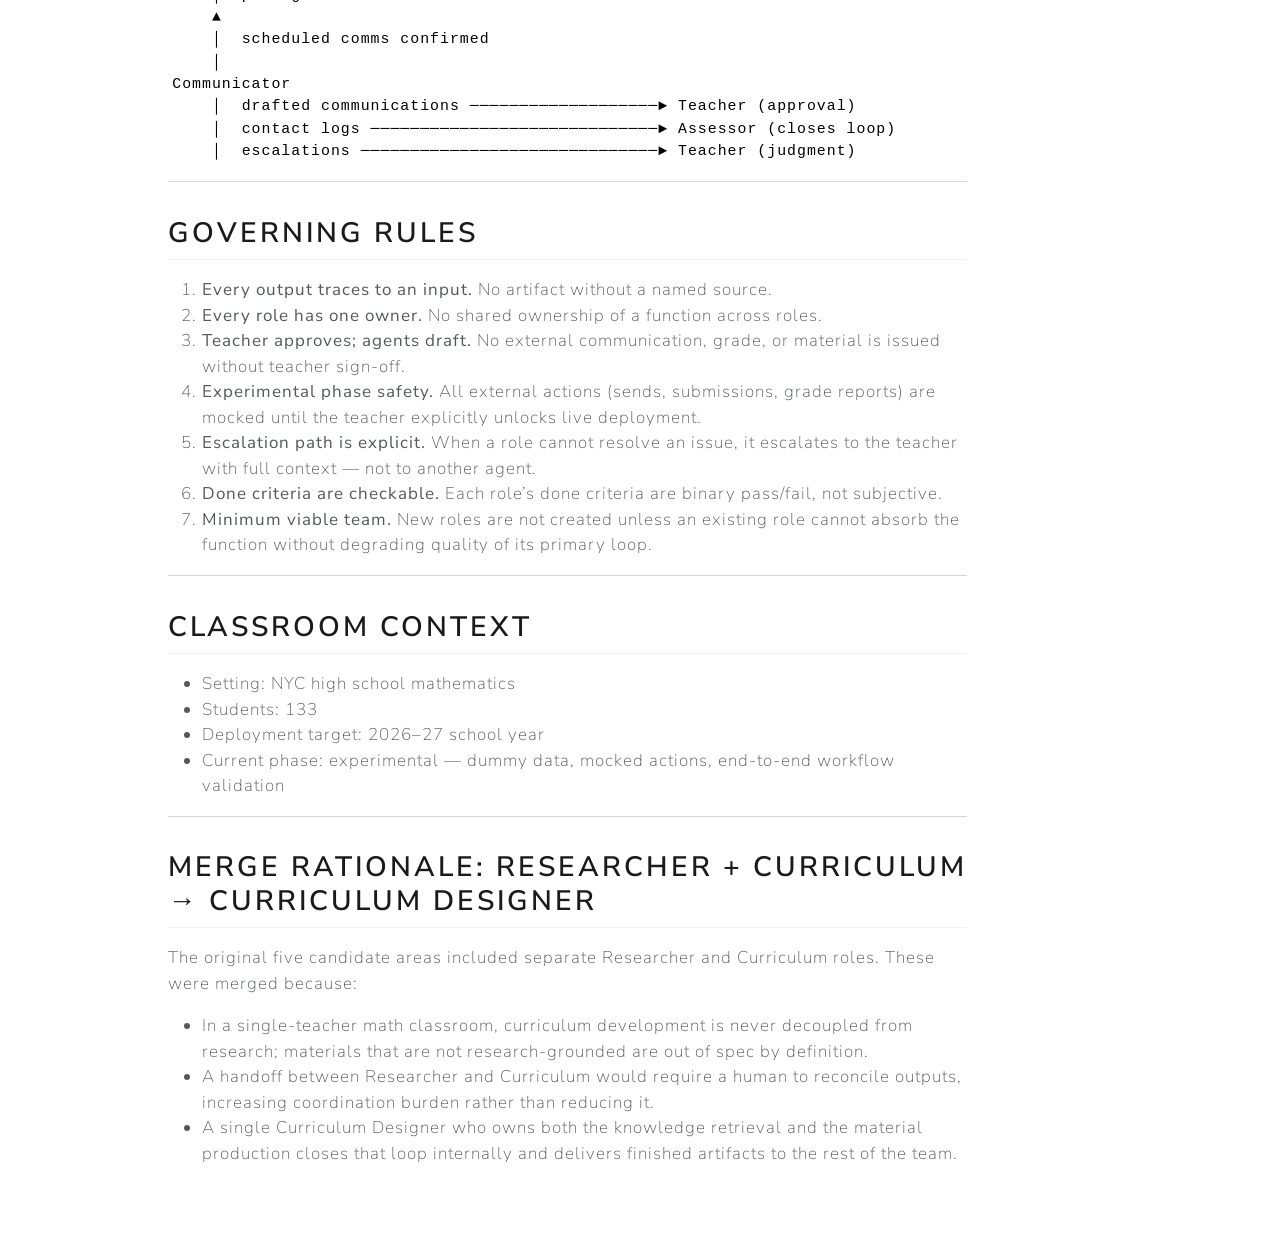
==== commit ec46ee78: "Built site for gh-pages" ====
--- a/roles/index.html
+++ b/roles/index.html
@@ -116,7 +116,7 @@
 <span class="menu-text">Roles</span></a>
   </li>  
   <li class="nav-item">
-    <a class="nav-link" href="../from-the-human.qmd"> 
+    <a class="nav-link" href="../from_the_human.qmd"> 
 <span class="menu-text">From the Human</span></a>
   </li>  
 </ul>
